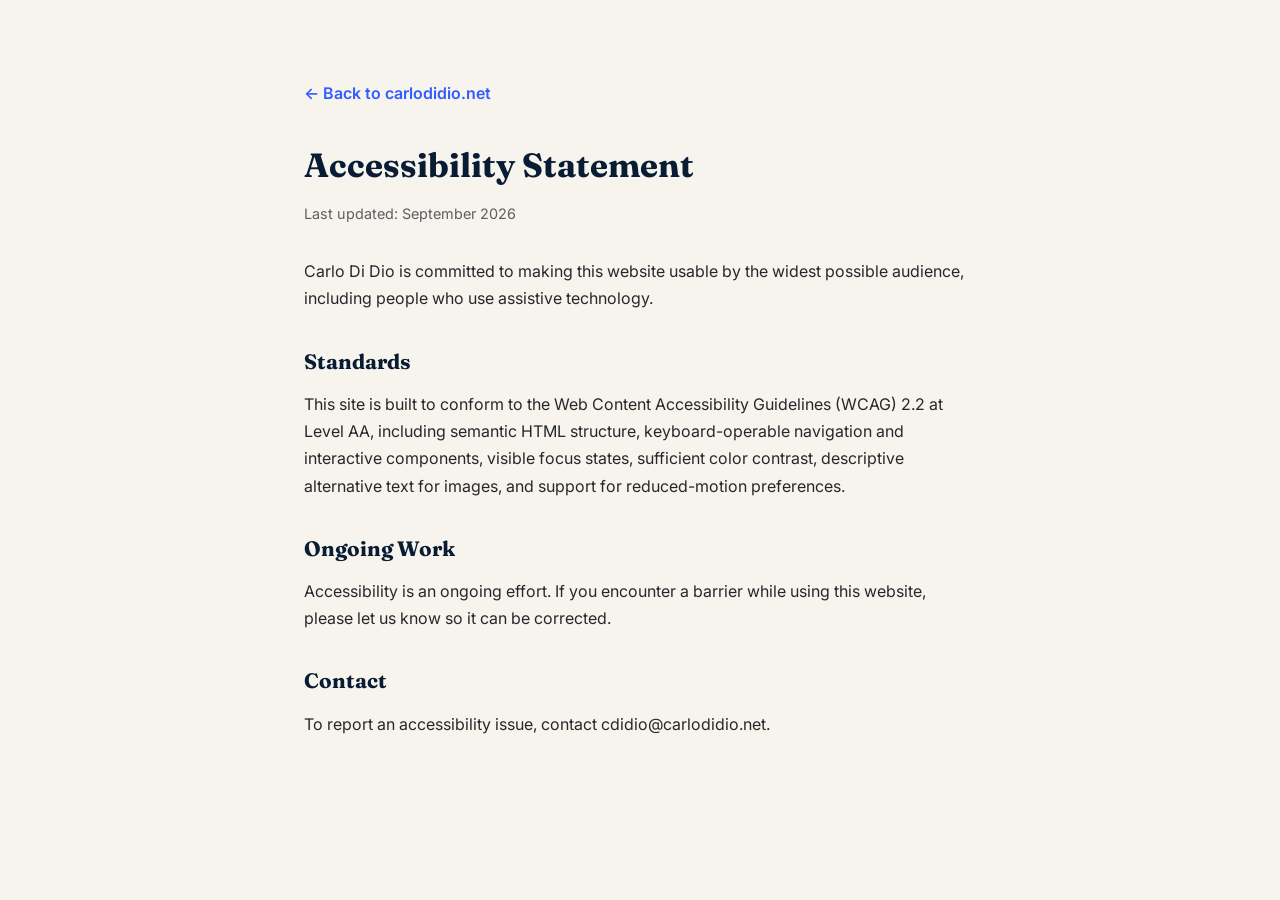
==== accessibility.html @ 070de4d6 "Build Carlo Di Dio advisory website Single-page site combining Carlo's personal narrative (former pr" ====
<!DOCTYPE html>
<html lang="en">
<head>
<meta charset="UTF-8">
<meta name="viewport" content="width=device-width, initial-scale=1.0">
<title>Accessibility Statement | Carlo Di Dio</title>
<meta name="description" content="Accessibility statement for carlodidio.net.">
<meta name="robots" content="noindex,follow">
<link rel="icon" href="/assets/img/favicon.ico" sizes="any">
<link rel="preconnect" href="https://fonts.googleapis.com">
<link rel="preconnect" href="https://fonts.gstatic.com" crossorigin>
<link href="https://fonts.googleapis.com/css2?family=Fraunces:ital,wght@0,400;0,600;0,700&family=Inter:wght@400;500;600;700&display=swap" rel="stylesheet">
<link rel="stylesheet" href="/assets/css/styles.css">
<style>
  .legal-page{max-width:720px;margin:0 auto;padding:5rem 1.5rem 6rem;}
  .legal-page h1{font-family:var(--font-serif);color:var(--navy);font-size:2.1rem;margin-bottom:.5rem;}
  .legal-page p{margin-bottom:1.1rem;color:var(--charcoal);line-height:1.7;}
  .legal-page h2{font-family:var(--font-serif);color:var(--navy);font-size:1.3rem;margin:2rem 0 .75rem;}
  .legal-page .back{display:inline-block;margin-bottom:2rem;color:var(--blue);font-weight:600;}
  .legal-page .updated{color:#5b5f63;font-size:.9rem;margin-bottom:2rem;}
</style>
</head>
<body>
<div class="legal-page">
  <a class="back" href="/#home">&larr; Back to carlodidio.net</a>
  <h1>Accessibility Statement</h1>
  <p class="updated">Last updated: September 2026</p>

  <p>Carlo Di Dio is committed to making this website usable by the widest possible audience, including people who use assistive technology.</p>

  <h2>Standards</h2>
  <p>This site is built to conform to the Web Content Accessibility Guidelines (WCAG) 2.2 at Level AA, including semantic HTML structure, keyboard-operable navigation and interactive components, visible focus states, sufficient color contrast, descriptive alternative text for images, and support for reduced-motion preferences.</p>

  <h2>Ongoing Work</h2>
  <p>Accessibility is an ongoing effort. If you encounter a barrier while using this website, please let us know so it can be corrected.</p>

  <h2>Contact</h2>
  <p>To report an accessibility issue, contact <a href="mailto:cdidio@carlodidio.net">cdidio@carlodidio.net</a>.</p>
</div>
</body>
</html>
---- assets/css/styles.css ----
/* =========================================================
   Carlo Di Dio — Performing Arts Strategy & Enterprise Transformation
   Design system: deep navy, warm ivory, refined gold, charcoal.
   ========================================================= */

:root{
  --navy:#081C33;
  --midnight:#102A43;
  --ivory:#F7F4EE;
  --gold:#C2A15A;
  --gold-deep:#A8863F;
  --gold-ink:#7A5D1E; /* AA-compliant gold for small text on light backgrounds */
  --charcoal:#25282B;
  --stone:#E8E3DA;
  --white:#FFFFFF;
  --blue:#315CFF;

  --font-serif: 'Fraunces', 'Iowan Old Style', 'Georgia', serif;
  --font-sans: 'Inter', -apple-system, BlinkMacSystemFont, 'Segoe UI', sans-serif;

  --container-w: 1200px;
  --container-narrow: 780px;

  --space-1: 0.5rem;
  --space-2: 1rem;
  --space-3: 1.5rem;
  --space-4: 2.5rem;
  --space-5: 4rem;
  --space-6: 6rem;
  --space-7: 9rem;

  --radius: 3px;
  --transition: 320ms cubic-bezier(.22,.61,.36,1);
}

/* ---------- Reset ---------- */
*,*::before,*::after{box-sizing:border-box;}
html{scroll-behavior:smooth;-webkit-text-size-adjust:100%;}
body{margin:0;background:var(--ivory);color:var(--charcoal);font-family:var(--font-sans);font-size:1rem;line-height:1.65;-webkit-font-smoothing:antialiased;}
img{max-width:100%;display:block;height:auto;}
a{color:inherit;text-decoration:none;}
ul,ol{margin:0;padding:0;list-style:none;}
h1,h2,h3,h4,p,blockquote,figure{margin:0;}
button{font:inherit;color:inherit;background:none;border:0;cursor:pointer;}
input,select,textarea{font:inherit;color:inherit;}
svg{display:block;}

@media (prefers-reduced-motion: reduce){
  html{scroll-behavior:auto;}
  *,*::before,*::after{animation-duration:0.001ms !important;animation-iteration-count:1 !important;transition-duration:0.001ms !important;scroll-behavior:auto !important;}
}

/* ---------- Focus ---------- */
a:focus-visible,button:focus-visible,input:focus-visible,select:focus-visible,textarea:focus-visible,summary:focus-visible{
  outline:3px solid var(--blue);
  outline-offset:3px;
  border-radius:2px;
}

.skip-link{
  position:absolute;left:-9999px;top:0;background:var(--navy);color:var(--white);
  padding:.75rem 1.25rem;z-index:200;font-weight:600;
}
.skip-link:focus{left:1rem;top:1rem;}

/* ---------- Layout helpers ---------- */
.container{max-width:var(--container-w);margin:0 auto;padding:0 1.5rem;}
.container--narrow{max-width:var(--container-narrow);}
@media (min-width:900px){.container{padding:0 3rem;}}

.section{padding:var(--space-6) 0;}
.section--ivory{background:var(--ivory);}
.section--stone{background:var(--stone);}
.section--navy{background:var(--navy);color:var(--ivory);}
.section--navy-soft{background:var(--midnight);color:var(--ivory);}

.eyebrow{
  font-family:var(--font-sans);font-weight:600;font-size:.8rem;letter-spacing:.14em;text-transform:uppercase;
  color:var(--gold-ink);margin:0 0 1rem;
}
.eyebrow--light{color:var(--gold);}

.section__headline{
  font-family:var(--font-serif);font-weight:600;font-size:clamp(1.9rem,3.6vw,2.85rem);line-height:1.15;
  max-width:820px;margin:0 0 1.75rem;color:var(--navy);
}
.section__headline--light{color:var(--white);}

.lede{font-size:1.1rem;line-height:1.7;color:var(--charcoal);max-width:640px;margin:0 0 1rem;}
.lede--light{color:#D7DEE7;}
.lede-grid{display:grid;gap:1.5rem;margin-bottom:2.5rem;}
@media (min-width:800px){.lede-grid{grid-template-columns:1fr 1fr;}}

.section__conclusion{
  font-family:var(--font-serif);font-size:1.4rem;font-style:italic;color:var(--navy);max-width:680px;
  margin-top:var(--space-4);padding-top:1.75rem;border-top:1px solid var(--gold);
}
.section--navy .section__conclusion{color:var(--white);}

.section__cta{margin-top:var(--space-4);text-align:center;}

.accent{color:var(--gold);}

/* ---------- Buttons ---------- */
.btn{
  display:inline-flex;align-items:center;justify-content:center;gap:.5rem;
  padding:.9rem 1.7rem;font-weight:600;font-size:.95rem;border-radius:2px;
  transition:transform var(--transition),background var(--transition),color var(--transition),border-color var(--transition);
  white-space:nowrap;
}
.btn--gold{background:var(--gold);color:var(--navy);}
.btn--gold:hover{background:var(--gold-deep);transform:translateY(-1px);}
.btn--navy{background:var(--navy);color:var(--white);}
.btn--navy:hover{background:var(--midnight);transform:translateY(-1px);}
.btn--outline{border:1px solid var(--navy);color:var(--navy);}
.btn--outline:hover{background:var(--navy);color:var(--white);}
.btn--ghost-light{border:1px solid rgba(255,255,255,.55);color:var(--white);}
.btn--ghost-light:hover{background:rgba(255,255,255,.12);}
.btn--sm{padding:.6rem 1.25rem;font-size:.85rem;}
.btn--block{width:100%;white-space:normal;}

/* =========================================================
   Header / Nav
   ========================================================= */
.site-header{
  position:sticky;top:0;z-index:100;background:rgba(8,28,51,.92);backdrop-filter:blur(10px);
  border-bottom:1px solid rgba(194,161,90,.25);
}
.nav{
  max-width:var(--container-w);margin:0 auto;display:flex;align-items:center;gap:1.5rem;
  padding:0.85rem 1.5rem;
}
@media (min-width:900px){.nav{padding:0.85rem 3rem;}}
.nav__brand{display:flex;align-items:center;gap:.6rem;margin-right:auto;color:var(--white);}
.nav__mark{width:34px;height:auto;}
.nav__wordmark{font-family:var(--font-serif);font-weight:600;font-size:1.05rem;letter-spacing:.01em;}
.nav__links{display:none;gap:1.9rem;align-items:center;}
.nav__links a{color:#D7DEE7;font-size:.92rem;font-weight:500;padding:.4rem 0;position:relative;}
.nav__links a::after{
  content:"";position:absolute;left:0;bottom:-2px;width:0;height:1px;background:var(--gold);transition:width var(--transition);
}
.nav__links a:hover::after,.nav__links a.is-active::after{width:100%;}
.nav__links a.is-active{color:var(--white);}
.nav__cta{display:none;}
.nav__toggle{
  display:flex;flex-direction:column;justify-content:center;gap:5px;width:34px;height:34px;
}
.nav__toggle span{display:block;width:100%;height:2px;background:var(--white);transition:transform var(--transition),opacity var(--transition);}
.nav__toggle[aria-expanded="true"] span:nth-child(1){transform:translateY(7px) rotate(45deg);}
.nav__toggle[aria-expanded="true"] span:nth-child(2){opacity:0;}
.nav__toggle[aria-expanded="true"] span:nth-child(3){transform:translateY(-7px) rotate(-45deg);}

@media (min-width:960px){
  .nav__links{display:flex;}
  .nav__cta{display:inline-flex;}
  .nav__toggle{display:none;}
}

.mobile-menu{
  background:var(--navy);border-top:1px solid rgba(194,161,90,.25);padding:1.5rem;
}
.mobile-menu ul{display:flex;flex-direction:column;gap:.25rem;margin-bottom:1.5rem;}
.mobile-menu a{display:block;padding:.85rem .25rem;color:var(--white);font-size:1.05rem;border-bottom:1px solid rgba(255,255,255,.08);}
@media (min-width:960px){.mobile-menu{display:none !important;}}

/* =========================================================
   Hero
   ========================================================= */
.hero{position:relative;background:var(--navy);overflow:hidden;}
.hero__grid{
  display:grid;grid-template-columns:1fr;min-height:calc(100vh - 66px);
}
@media (min-width:960px){
  .hero__grid{grid-template-columns:1.05fr 0.95fr;min-height:calc(100vh - 74px);}
}
.hero__copy{
  display:flex;flex-direction:column;justify-content:center;gap:1.4rem;
  padding:3.5rem 1.5rem 3rem;color:var(--white);order:2;
}
@media (min-width:960px){.hero__copy{padding:0 4rem;order:1;}}
.hero__headline{
  font-family:var(--font-serif);font-weight:600;font-size:clamp(2.3rem,5.4vw,3.6rem);line-height:1.1;
  max-width:640px;
}
.hero__sub{font-size:1.15rem;color:#D7DEE7;max-width:520px;line-height:1.7;}
.hero__philosophy{font-family:var(--font-serif);font-style:italic;font-size:1.15rem;color:var(--gold);}
.hero__actions{display:flex;flex-wrap:wrap;gap:1rem;margin-top:.5rem;}
.hero__media{position:relative;order:1;min-height:46vh;}
@media (min-width:960px){.hero__media{order:2;min-height:auto;}}
.hero__media picture,.hero__media img{width:100%;height:100%;object-fit:cover;position:absolute;inset:0;}
.hero__media-overlay{
  position:absolute;inset:0;
  background:linear-gradient(180deg,rgba(8,28,51,.05) 0%, rgba(8,28,51,.55) 100%);
}
@media (min-width:960px){
  .hero__media-overlay{background:linear-gradient(90deg,rgba(8,28,51,.85) 0%, rgba(8,28,51,.05) 28%, rgba(8,28,51,0) 55%);}
}

.scroll-indicator{
  position:absolute;left:50%;bottom:1.75rem;transform:translateX(-50%);width:26px;height:42px;
  border:1px solid rgba(255,255,255,.55);border-radius:20px;display:none;
}
.scroll-indicator span{
  position:absolute;top:7px;left:50%;transform:translateX(-50%);width:4px;height:8px;border-radius:3px;background:var(--gold);
  animation:scrollDot 1.8s ease-in-out infinite;
}
@keyframes scrollDot{0%{opacity:1;top:7px;}70%{opacity:0;top:22px;}100%{opacity:0;top:22px;}}
@media (min-width:640px){.scroll-indicator{display:block;}}

/* =========================================================
   Opportunity — principles
   ========================================================= */
.principles{display:grid;gap:1.75rem;grid-template-columns:1fr;margin-top:1rem;}
@media (min-width:700px){.principles{grid-template-columns:repeat(2,1fr);}}
@media (min-width:1100px){.principles{grid-template-columns:repeat(4,1fr);}}
.principle{
  padding-top:1.5rem;border-top:2px solid var(--gold);
}
.principle__index{font-family:var(--font-serif);font-size:.95rem;color:var(--gold-ink);font-weight:600;letter-spacing:.05em;}
.principle h3{font-family:var(--font-serif);font-size:1.3rem;margin:.6rem 0 .6rem;color:var(--navy);}
.principle p{color:var(--charcoal);font-size:.98rem;line-height:1.6;}

/* =========================================================
   Performing Arts Enterprise Model (PEM)
   ========================================================= */
.pem{margin-top:3rem;}
.pem__diagram{
  position:relative;max-width:560px;margin:0 auto 2.5rem;aspect-ratio:1/1;
}
.pem__lines{position:absolute;inset:0;width:100%;height:100%;}
.pem__line{stroke:rgba(194,161,90,.45);stroke-width:1.5;transition:stroke var(--transition);}
.pem__line.is-active{stroke:var(--gold);stroke-width:2;}

.pem__node{
  position:absolute;display:flex;flex-direction:column;align-items:center;justify-content:center;
  text-align:center;gap:.35rem;border-radius:50%;border:1px solid rgba(194,161,90,.4);
  background:rgba(16,42,67,.7);color:var(--ivory);
  width:128px;height:128px;padding:.75rem;transition:transform var(--transition),background var(--transition),border-color var(--transition);
}
.pem__node:hover,.pem__node:focus-visible{border-color:var(--gold);transform:translate(-50%,-50%) scale(1.05);}
.pem__node.is-active{background:var(--gold);color:var(--navy);border-color:var(--gold);}
.pem__node-index{font-size:.68rem;letter-spacing:.08em;text-transform:uppercase;opacity:.85;}
.pem__node-label{font-family:var(--font-serif);font-size:.9rem;font-weight:600;line-height:1.2;}

.pem__node--mission{
  width:150px;height:150px;top:50%;left:50%;transform:translate(-50%,-50%);z-index:2;
  background:var(--gold);color:var(--navy);border-color:var(--gold);
}
.pem__node--mission .pem__node-label{font-size:.95rem;}
.pem__node--n1{top:15%;left:50%;transform:translate(-50%,-50%);}
.pem__node--n2{top:50%;left:85%;transform:translate(-50%,-50%);}
.pem__node--n3{top:85%;left:50%;transform:translate(-50%,-50%);}
.pem__node--n4{top:50%;left:15%;transform:translate(-50%,-50%);}

@media (max-width:640px){
  .pem__diagram{
    aspect-ratio:auto;max-width:100%;display:grid;gap:.75rem;
  }
  .pem__lines{display:none;}
  .pem__node{
    position:static;width:100%;height:auto;flex-direction:row;justify-content:flex-start;
    text-align:left;border-radius:4px;padding:1.1rem 1.25rem;transform:none !important;
  }
  .pem__node:hover,.pem__node:focus-visible{transform:none !important;}
  .pem__node-index{min-width:2.6rem;}
  .pem__node--mission{width:100%;height:auto;}
}

.pem__panel{
  max-width:640px;margin:0 auto;min-height:110px;position:relative;
}
.pem__panel-item{
  display:none;text-align:center;
}
.pem__panel-item.is-visible{display:block;}
.pem__panel-item h3{font-family:var(--font-serif);color:var(--gold);font-size:1.4rem;margin-bottom:.6rem;}
.pem__panel-item p{color:#D7DEE7;font-size:1.05rem;}

.equation{
  margin-top:var(--space-5);text-align:center;border-top:1px solid rgba(194,161,90,.3);padding-top:var(--space-4);
}
.equation__formula{
  font-family:var(--font-serif);font-size:clamp(1.1rem,3vw,1.7rem);color:var(--white);font-weight:600;
  display:flex;flex-wrap:wrap;justify-content:center;gap:.5rem;margin-bottom:1rem;
}
.equation__formula span{color:var(--gold);}
.equation__note{color:#B9C2CE;max-width:640px;margin:0 auto;}

/* =========================================================
   Relationship Lifecycle journey
   ========================================================= */
.journey{
  display:flex;flex-direction:column;gap:0;margin-top:2.5rem;
}
.journey__stage{
  position:relative;padding:1.1rem 0 1.1rem 2.2rem;border-left:2px solid var(--gold);
}
.journey__stage::before{
  content:"";position:absolute;left:-6px;top:1.35rem;width:11px;height:11px;border-radius:50%;background:var(--gold);
}
.journey__label{display:block;font-family:var(--font-serif);font-weight:600;font-size:1.15rem;color:var(--navy);}
.journey__caption{display:block;font-size:.88rem;color:#5b5f63;margin-top:.15rem;}
.journey__note{margin-top:2rem;font-style:italic;color:#5b5f63;max-width:640px;}

@media (min-width:900px){
  .journey{flex-direction:row;border-left:0;border-top:2px solid var(--gold);padding-top:0;flex-wrap:wrap;}
  .journey__stage{
    flex:1 1 0;padding:2.2rem .75rem 0;border-left:0;border-top:none;text-align:center;min-width:110px;
  }
  .journey__stage::before{left:50%;top:-6px;transform:translateX(-50%);}
}

/* =========================================================
   Services — tabs
   ========================================================= */
.tabs{margin-top:2.5rem;}
.tabs__list{
  display:flex;flex-direction:column;gap:.25rem;margin-bottom:2rem;border-bottom:1px solid var(--stone);
}
@media (min-width:900px){.tabs__list{flex-direction:row;gap:0;}}
.tabs__tab{
  text-align:left;padding:1rem 1.25rem;font-weight:600;font-size:.95rem;color:var(--charcoal);
  border-bottom:3px solid transparent;flex:1 1 0;display:flex;align-items:baseline;gap:.6rem;
  transition:color var(--transition),border-color var(--transition),background var(--transition);
}
.tabs__tab:hover{background:var(--stone);}
.tabs__tab.is-active{color:var(--navy);border-bottom-color:var(--gold);background:var(--stone);}
.tabs__num{font-family:var(--font-serif);color:var(--gold-ink);font-size:.85rem;}

.tabs__panel h3{font-family:var(--font-serif);font-size:1.7rem;color:var(--navy);margin-bottom:.6rem;}
.tabs__intro{font-size:1.05rem;color:var(--charcoal);margin-bottom:1.5rem;max-width:620px;}
.tabs__cols{display:grid;gap:.4rem 2.5rem;margin-bottom:1.5rem;}
@media (min-width:700px){.tabs__cols{grid-template-columns:1fr 1fr;}}
.tabs__cols ul{display:grid;gap:.55rem;}
.tabs__cols li{
  position:relative;padding-left:1.2rem;color:var(--charcoal);font-size:.97rem;line-height:1.5;
}
.tabs__cols li::before{content:"";position:absolute;left:0;top:.55em;width:6px;height:6px;background:var(--gold);border-radius:50%;}
.tabs__question{font-family:var(--font-serif);font-size:1.15rem;color:var(--navy);margin-bottom:1.5rem;}
.tabs__question em{color:var(--gold-ink);}

/* =========================================================
   Engagement cards
   ========================================================= */
.engagement-grid{display:grid;gap:1.75rem;margin-top:2.5rem;grid-template-columns:1fr;}
@media (min-width:720px){.engagement-grid{grid-template-columns:repeat(2,1fr);}}
@media (min-width:1100px){.engagement-grid{grid-template-columns:repeat(3,1fr);}}
.engagement-card{
  background:var(--white);padding:2rem 1.75rem;border-top:3px solid var(--navy);
  display:flex;flex-direction:column;gap:.6rem;transition:transform var(--transition),box-shadow var(--transition);
}
.engagement-card:hover{transform:translateY(-4px);box-shadow:0 18px 40px -20px rgba(8,28,51,.35);}
.engagement-card h3{font-family:var(--font-serif);font-size:1.25rem;color:var(--navy);}
.engagement-card__duration{font-size:.78rem;letter-spacing:.08em;text-transform:uppercase;color:var(--gold-ink);font-weight:600;}
.engagement-card p{font-size:.95rem;color:var(--charcoal);}
.engagement-card ul{margin-top:.4rem;display:grid;gap:.4rem;}
.engagement-card li{position:relative;padding-left:1.1rem;font-size:.88rem;color:#4b4f52;}
.engagement-card li::before{content:"—";position:absolute;left:0;color:var(--gold-ink);}

/* =========================================================
   Process timeline
   ========================================================= */
.process{
  display:flex;flex-direction:column;gap:2rem;margin-top:2.5rem;counter-reset:step;
}
@media (min-width:900px){
  .process{flex-direction:row;gap:1.5rem;}
}
.process__step{flex:1 1 0;position:relative;padding-top:1.5rem;border-top:2px solid var(--stone);}
.process__num{
  font-family:var(--font-serif);font-size:1.6rem;color:var(--gold-deep);font-weight:600;display:block;margin-bottom:.5rem;
}
.process__step h3{font-family:var(--font-serif);font-size:1.25rem;color:var(--navy);margin-bottom:.5rem;}
.process__step p{font-size:.95rem;color:var(--charcoal);}

/* =========================================================
   About
   ========================================================= */
.about__grid{display:grid;gap:2.5rem;grid-template-columns:1fr;align-items:start;}
@media (min-width:960px){.about__grid{grid-template-columns:0.85fr 1.15fr;gap:4rem;}}
.about__media img{border-radius:2px;}
.pull-quote{
  font-family:var(--font-serif);font-style:italic;font-size:1.5rem;line-height:1.4;color:var(--gold);
  border-left:2px solid var(--gold);padding-left:1.5rem;margin:2rem 0;
}
.bio-expand{margin-top:1.5rem;border-top:1px solid rgba(255,255,255,.15);padding-top:1.25rem;}
.bio-expand summary{
  cursor:pointer;font-weight:600;color:var(--gold);list-style:none;display:flex;align-items:center;gap:.5rem;
}
.bio-expand summary::-webkit-details-marker{display:none;}
.bio-expand summary::after{content:"+";font-size:1.2rem;margin-left:.25rem;}
.bio-expand[open] summary::after{content:"–";}
.bio-expand__body{padding-top:1.25rem;color:#D7DEE7;}
.bio-expand__body h3{font-family:var(--font-serif);color:var(--white);font-size:1.1rem;margin:1.25rem 0 .5rem;}
.bio-expand__body h3:first-child{margin-top:0;}
.bio-expand__body p{font-size:.97rem;line-height:1.7;margin-bottom:.5rem;}

/* =========================================================
   Impact
   ========================================================= */
.impact-header{display:grid;gap:2rem;grid-template-columns:1fr;align-items:end;margin-bottom:1rem;}
@media (min-width:800px){.impact-header{grid-template-columns:1.4fr 0.6fr;}}
.impact-media{max-width:220px;margin:0;}
@media (min-width:800px){.impact-media{margin-left:auto;}}
.impact-media img{border-radius:2px;}
.impact-media figcaption{font-size:.82rem;color:#5b5f63;margin-top:.6rem;font-style:italic;}

.impact-grid{display:grid;gap:2.5rem;grid-template-columns:1fr;margin-top:1rem;}
@media (min-width:700px){.impact-grid{grid-template-columns:repeat(2,1fr);}}
@media (min-width:1100px){.impact-grid{grid-template-columns:repeat(4,1fr);}}
.impact-col{border-top:2px solid var(--navy);padding-top:1.5rem;}
.impact-col h3{font-family:var(--font-serif);font-size:1.2rem;color:var(--navy);margin-bottom:.5rem;}
.impact-col__intro{font-size:.92rem;color:#5b5f63;margin-bottom:1rem;}
.impact-col ul{display:grid;gap:.65rem;}
.impact-col li{position:relative;padding-left:1.1rem;font-size:.9rem;color:var(--charcoal);line-height:1.5;}
.impact-col li::before{content:"";position:absolute;left:0;top:.5em;width:5px;height:5px;background:var(--gold-deep);border-radius:50%;}

/* =========================================================
   Media grid
   ========================================================= */
.media-grid{display:grid;gap:1.5rem;margin-top:2.5rem;grid-template-columns:1fr;}
@media (min-width:700px){.media-grid{grid-template-columns:repeat(2,1fr);}}
@media (min-width:1100px){.media-grid{grid-template-columns:repeat(4,1fr);}}
.media-card{
  background:var(--white);padding:1.75rem 1.5rem;display:flex;flex-direction:column;gap:.5rem;
  border-bottom:3px solid transparent;transition:border-color var(--transition),transform var(--transition);
}
.media-card:hover{border-color:var(--gold);transform:translateY(-3px);}
.media-card__pub{font-size:.75rem;letter-spacing:.08em;text-transform:uppercase;color:var(--gold-ink);font-weight:700;}
.media-card h3{font-family:var(--font-serif);font-size:1.1rem;color:var(--navy);line-height:1.3;}
.media-card p{font-size:.87rem;color:#5b5f63;flex-grow:1;}
.media-card__link{font-size:.85rem;font-weight:600;color:var(--blue);}

/* =========================================================
   FAQ
   ========================================================= */
.faq-list{display:flex;flex-direction:column;gap:.75rem;margin-top:2rem;}
.faq-item{
  background:var(--white);border:1px solid var(--stone);padding:0 1.5rem;border-radius:2px;
}
.faq-item summary{
  cursor:pointer;list-style:none;padding:1.25rem 0;font-weight:600;color:var(--navy);
  display:flex;justify-content:space-between;align-items:center;gap:1rem;font-size:1.02rem;
}
.faq-item summary::-webkit-details-marker{display:none;}
.faq-item summary::after{content:"+";font-size:1.3rem;color:var(--gold-ink);flex-shrink:0;}
.faq-item[open] summary::after{content:"–";}
.faq-item div{padding-bottom:1.5rem;color:var(--charcoal);max-width:680px;}

/* =========================================================
   Final CTA
   ========================================================= */
.cta-final{position:relative;background:var(--navy);color:var(--white);padding:var(--space-6) 0;overflow:hidden;}
.cta-final__media{
  position:absolute;inset:0;background-image:url('/assets/img/carlo-about.jpg');background-size:cover;background-position:center 20%;
  opacity:.22;filter:grayscale(15%);
}
.cta-final::after{
  content:"";position:absolute;inset:0;background:linear-gradient(180deg,rgba(8,28,51,.75),rgba(8,28,51,.96));
}
.cta-final__content{position:relative;z-index:1;text-align:center;max-width:760px;}
.cta-final__content h2{font-family:var(--font-serif);font-weight:600;font-size:clamp(1.9rem,4vw,2.7rem);line-height:1.2;margin-bottom:1.25rem;}
.cta-final__content p{font-size:1.1rem;color:#D7DEE7;margin-bottom:2rem;}
.cta-final__actions{display:flex;flex-wrap:wrap;gap:1rem;justify-content:center;}

/* =========================================================
   Contact
   ========================================================= */
.contact-grid{display:grid;gap:3rem;grid-template-columns:1fr;margin-top:2.5rem;}
@media (min-width:900px){.contact-grid{grid-template-columns:1.4fr 1fr;}}
.form-row{margin-bottom:1.25rem;display:flex;flex-direction:column;gap:.4rem;}
.form-row--half{display:grid;gap:1rem;grid-template-columns:1fr;}
@media (min-width:520px){.form-row--half{grid-template-columns:1fr 1fr;}}
.form-row--half > div{display:flex;flex-direction:column;gap:.4rem;}
label{font-size:.85rem;font-weight:600;color:var(--navy);}
input,select,textarea{
  padding:.75rem .9rem;border:1px solid #C9C3B6;background:var(--white);border-radius:2px;font-size:.97rem;color:var(--charcoal);
}
input:focus,select:focus,textarea:focus{border-color:var(--blue);}
.form-hp{position:absolute;left:-9999px;width:1px;height:1px;overflow:hidden;}
.form-status{min-height:1.4em;font-weight:600;color:var(--navy);margin-top:.75rem;}
.form-status.is-error{color:#9B2C2C;}
.form-privacy{font-size:.82rem;color:#5b5f63;margin-top:1rem;}
.form-privacy a{color:var(--blue);text-decoration:underline;}

.contact-aside{background:var(--stone);padding:2rem;border-top:3px solid var(--gold);}
.contact-aside h3{font-family:var(--font-serif);font-size:1.1rem;color:var(--navy);margin:1.25rem 0 .4rem;}
.contact-aside h3:first-child{margin-top:0;}
.contact-aside p{font-size:.95rem;color:var(--charcoal);margin-bottom:.5rem;}
.contact-aside a{color:var(--blue);font-weight:600;}

/* =========================================================
   Footer
   ========================================================= */
.site-footer{background:var(--navy);color:#B9C2CE;padding:var(--space-5) 0 var(--space-3);}
.site-footer__grid{display:flex;flex-direction:column;gap:2.5rem;justify-content:space-between;padding-bottom:2.5rem;border-bottom:1px solid rgba(255,255,255,.1);}
@media (min-width:700px){.site-footer__grid{flex-direction:row;}}
.site-footer__mark{width:38px;margin-bottom:.75rem;}
.site-footer__wordmark{font-family:var(--font-serif);color:var(--white);font-size:1.15rem;font-weight:600;}
.site-footer__tagline{font-size:.9rem;margin-top:.35rem;max-width:280px;}
.site-footer__links{display:flex;flex-direction:column;gap:.6rem;}
.site-footer__links a:hover{color:var(--gold);}
.site-footer__legal{padding-top:2rem;font-size:.82rem;line-height:1.6;display:flex;flex-direction:column;gap:.75rem;}

/* ---------- Reveal-on-scroll ---------- */
.reveal{opacity:0;transform:translateY(18px);transition:opacity .7s ease, transform .7s ease;}
.reveal.is-visible{opacity:1;transform:none;}
@media (prefers-reduced-motion: reduce){
  .reveal{opacity:1;transform:none;}
}
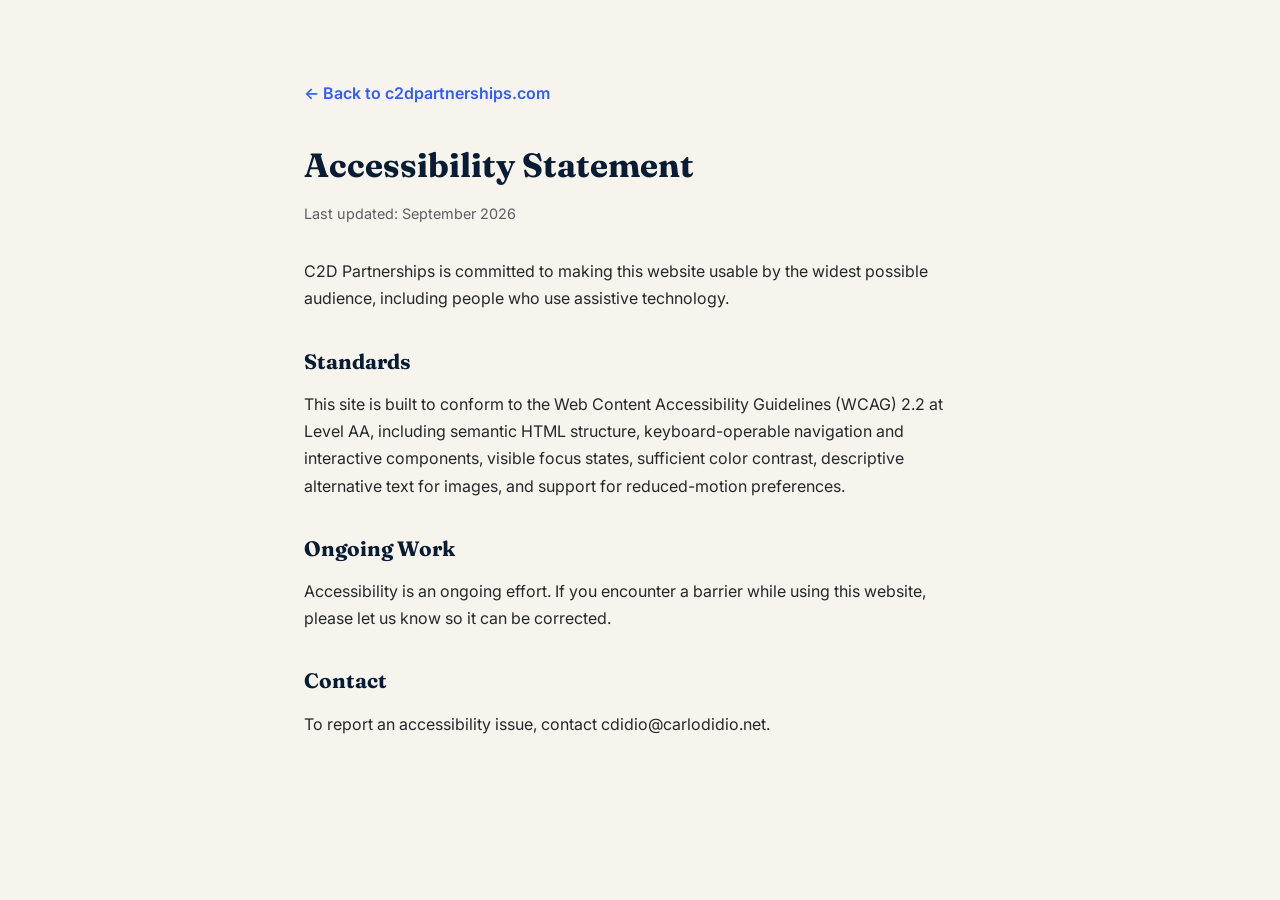
==== commit cc46b500: "Rebrand site as C2D Partnerships, add collaboration marquee and motion Repositions the site around t" ====
--- a/accessibility.html
+++ b/accessibility.html
@@ -3,8 +3,8 @@
 <head>
 <meta charset="UTF-8">
 <meta name="viewport" content="width=device-width, initial-scale=1.0">
-<title>Accessibility Statement | Carlo Di Dio</title>
-<meta name="description" content="Accessibility statement for carlodidio.net.">
+<title>Accessibility Statement | C2D Partnerships</title>
+<meta name="description" content="Accessibility statement for c2dpartnerships.com.">
 <meta name="robots" content="noindex,follow">
 <link rel="icon" href="/assets/img/favicon.ico" sizes="any">
 <link rel="preconnect" href="https://fonts.googleapis.com">
@@ -22,11 +22,11 @@
 </head>
 <body>
 <div class="legal-page">
-  <a class="back" href="/#home">&larr; Back to carlodidio.net</a>
+  <a class="back" href="/#home">&larr; Back to c2dpartnerships.com</a>
   <h1>Accessibility Statement</h1>
   <p class="updated">Last updated: September 2026</p>
 
-  <p>Carlo Di Dio is committed to making this website usable by the widest possible audience, including people who use assistive technology.</p>
+  <p>C2D Partnerships is committed to making this website usable by the widest possible audience, including people who use assistive technology.</p>
 
   <h2>Standards</h2>
   <p>This site is built to conform to the Web Content Accessibility Guidelines (WCAG) 2.2 at Level AA, including semantic HTML structure, keyboard-operable navigation and interactive components, visible focus states, sufficient color contrast, descriptive alternative text for images, and support for reduced-motion preferences.</p>
--- a/assets/css/styles.css
+++ b/assets/css/styles.css
@@ -63,6 +63,11 @@
 }
 .skip-link:focus{left:1rem;top:1rem;}
 
+.sr-only{
+  position:absolute;width:1px;height:1px;padding:0;margin:-1px;overflow:hidden;
+  clip:rect(0,0,0,0);white-space:nowrap;border:0;
+}
+
 /* ---------- Layout helpers ---------- */
 .container{max-width:var(--container-w);margin:0 auto;padding:0 1.5rem;}
 .container--narrow{max-width:var(--container-narrow);}
@@ -134,6 +139,7 @@
 .nav__brand{display:flex;align-items:center;gap:.6rem;margin-right:auto;color:var(--white);}
 .nav__mark{width:34px;height:auto;}
 .nav__wordmark{font-family:var(--font-serif);font-weight:600;font-size:1.05rem;letter-spacing:.01em;}
+.nav__wordmark-sub{font-family:var(--font-sans);font-weight:500;font-size:.72em;letter-spacing:.06em;color:#B9C2CE;margin-left:.15em;}
 .nav__links{display:none;gap:1.9rem;align-items:center;}
 .nav__links a{color:#D7DEE7;font-size:.92rem;font-weight:500;padding:.4rem 0;position:relative;}
 .nav__links a::after{
@@ -166,35 +172,74 @@
 /* =========================================================
    Hero
    ========================================================= */
-.hero{position:relative;background:var(--navy);overflow:hidden;}
-.hero__grid{
-  display:grid;grid-template-columns:1fr;min-height:calc(100vh - 66px);
-}
-@media (min-width:960px){
-  .hero__grid{grid-template-columns:1.05fr 0.95fr;min-height:calc(100vh - 74px);}
-}
-.hero__copy{
-  display:flex;flex-direction:column;justify-content:center;gap:1.4rem;
-  padding:3.5rem 1.5rem 3rem;color:var(--white);order:2;
-}
-@media (min-width:960px){.hero__copy{padding:0 4rem;order:1;}}
+.hero{
+  position:relative;background:var(--navy);overflow:hidden;
+  min-height:calc(100vh - 66px);display:flex;align-items:center;justify-content:center;
+  padding:6rem 1.5rem 5rem;
+}
+@media (min-width:960px){.hero{min-height:calc(100vh - 74px);}}
+
+.hero__bg{position:absolute;inset:0;z-index:0;overflow:hidden;}
+.hero__bg::before{
+  content:"";position:absolute;inset:-20%;
+  background:radial-gradient(circle at 30% 30%, rgba(194,161,90,.10), transparent 55%),
+             radial-gradient(circle at 75% 70%, rgba(49,92,255,.08), transparent 50%);
+}
+.hero__mark{
+  position:absolute;top:50%;left:50%;width:min(1100px,150vw);height:auto;opacity:.16;
+  transform:translate(-50%,-50%) rotate(0deg);
+  animation:heroMarkDrift 40s linear infinite;
+}
+@keyframes heroMarkDrift{
+  0%{transform:translate(-50%,-50%) rotate(0deg);}
+  100%{transform:translate(-50%,-50%) rotate(360deg);}
+}
+@media (prefers-reduced-motion: reduce){.hero__mark{animation:none;}}
+
+.hero__content{position:relative;z-index:1;max-width:760px;text-align:center;color:var(--white);}
+.hero__brandline{
+  display:inline-flex;align-items:center;gap:.6rem;justify-content:center;margin:0 auto 1.5rem;
+}
+.hero__brandmark{width:26px;height:26px;border-radius:6px;animation:brandPulse 3.2s ease-in-out infinite;}
+@keyframes brandPulse{0%,100%{box-shadow:0 0 0 0 rgba(194,161,90,.4);}50%{box-shadow:0 0 0 6px rgba(194,161,90,0);}}
+@media (prefers-reduced-motion: reduce){.hero__brandmark{animation:none;}}
 .hero__headline{
-  font-family:var(--font-serif);font-weight:600;font-size:clamp(2.3rem,5.4vw,3.6rem);line-height:1.1;
-  max-width:640px;
-}
-.hero__sub{font-size:1.15rem;color:#D7DEE7;max-width:520px;line-height:1.7;}
-.hero__philosophy{font-family:var(--font-serif);font-style:italic;font-size:1.15rem;color:var(--gold);}
-.hero__actions{display:flex;flex-wrap:wrap;gap:1rem;margin-top:.5rem;}
-.hero__media{position:relative;order:1;min-height:46vh;}
-@media (min-width:960px){.hero__media{order:2;min-height:auto;}}
-.hero__media picture,.hero__media img{width:100%;height:100%;object-fit:cover;position:absolute;inset:0;}
-.hero__media-overlay{
-  position:absolute;inset:0;
-  background:linear-gradient(180deg,rgba(8,28,51,.05) 0%, rgba(8,28,51,.55) 100%);
-}
-@media (min-width:960px){
-  .hero__media-overlay{background:linear-gradient(90deg,rgba(8,28,51,.85) 0%, rgba(8,28,51,.05) 28%, rgba(8,28,51,0) 55%);}
-}
+  font-family:var(--font-serif);font-weight:600;font-size:clamp(2.3rem,5.4vw,3.7rem);line-height:1.12;
+  max-width:720px;margin:0 auto 1.4rem;
+}
+.hero__sub{font-size:1.15rem;color:#D7DEE7;max-width:560px;line-height:1.7;margin:0 auto 1.1rem;}
+.hero__philosophy{font-family:var(--font-serif);font-style:italic;font-size:1.15rem;color:var(--gold);margin-bottom:1.6rem;}
+.hero__actions{display:flex;flex-wrap:wrap;gap:1rem;justify-content:center;}
+
+/* =========================================================
+   Collaborations marquee
+   ========================================================= */
+.marquee-section{
+  background:var(--midnight);padding:2.75rem 0;overflow:hidden;border-top:1px solid rgba(194,161,90,.2);
+  border-bottom:1px solid rgba(194,161,90,.2);
+}
+.marquee-section__label{
+  text-align:center;color:var(--gold);font-size:.78rem;font-weight:600;letter-spacing:.12em;text-transform:uppercase;
+  margin-bottom:1.75rem;padding:0 1.5rem;
+}
+.marquee{position:relative;display:flex;width:100%;-webkit-mask-image:linear-gradient(90deg,transparent,#000 8%,#000 92%,transparent);mask-image:linear-gradient(90deg,transparent,#000 8%,#000 92%,transparent);}
+.marquee__track{
+  display:flex;align-items:center;gap:3.5rem;flex-shrink:0;padding:0 1.75rem;
+  animation:marqueeScroll 42s linear infinite;
+}
+.marquee:hover .marquee__track{animation-play-state:paused;}
+@keyframes marqueeScroll{from{transform:translateX(0);}to{transform:translateX(-100%);}}
+.marquee__logo{
+  height:34px;max-width:150px;object-fit:contain;filter:brightness(0) invert(1) opacity(.62);
+  transition:filter var(--transition);flex-shrink:0;
+}
+.marquee__logo:hover{filter:brightness(0) invert(1) opacity(1);}
+@media (min-width:700px){.marquee__logo{height:40px;max-width:170px;}}
+.marquee__logo--text{
+  height:auto;filter:none;color:#B9C2CE;font-family:var(--font-serif);font-weight:600;font-size:1.1rem;
+  white-space:nowrap;opacity:.8;
+}
+.marquee__logo--text:hover{opacity:1;color:var(--white);}
 
 .scroll-indicator{
   position:absolute;left:50%;bottom:1.75rem;transform:translateX(-50%);width:26px;height:42px;
@@ -319,12 +364,17 @@
 }
 @media (min-width:900px){.tabs__list{flex-direction:row;gap:0;}}
 .tabs__tab{
-  text-align:left;padding:1rem 1.25rem;font-weight:600;font-size:.95rem;color:var(--charcoal);
-  border-bottom:3px solid transparent;flex:1 1 0;display:flex;align-items:baseline;gap:.6rem;
-  transition:color var(--transition),border-color var(--transition),background var(--transition);
+  position:relative;text-align:left;padding:1rem 1.25rem;font-weight:600;font-size:.95rem;color:var(--charcoal);
+  flex:1 1 0;display:flex;align-items:baseline;gap:.6rem;
+  transition:color var(--transition),background var(--transition);
+}
+.tabs__tab::after{
+  content:"";position:absolute;left:0;bottom:-1px;width:100%;height:3px;background:var(--gold);
+  transform:scaleX(0);transform-origin:left;transition:transform .4s cubic-bezier(.22,.61,.36,1);
 }
 .tabs__tab:hover{background:var(--stone);}
-.tabs__tab.is-active{color:var(--navy);border-bottom-color:var(--gold);background:var(--stone);}
+.tabs__tab.is-active{color:var(--navy);background:var(--stone);}
+.tabs__tab.is-active::after{transform:scaleX(1);}
 .tabs__num{font-family:var(--font-serif);color:var(--gold-ink);font-size:.85rem;}
 
 .tabs__panel h3{font-family:var(--font-serif);font-size:1.7rem;color:var(--navy);margin-bottom:.6rem;}
@@ -378,7 +428,18 @@
    ========================================================= */
 .about__grid{display:grid;gap:2.5rem;grid-template-columns:1fr;align-items:start;}
 @media (min-width:960px){.about__grid{grid-template-columns:0.85fr 1.15fr;gap:4rem;}}
-.about__media img{border-radius:2px;}
+.about__media{position:relative;}
+.about__media img{border-radius:2px;transition:transform .6s cubic-bezier(.22,.61,.36,1);}
+.about__media picture{display:block;overflow:hidden;border-radius:2px;}
+.about__media picture:hover img{transform:scale(1.045);}
+.about__media-secondary{
+  display:block;width:58%;margin:-3rem 0 0 auto;position:relative;
+  border:6px solid var(--midnight);box-shadow:0 20px 40px -16px rgba(0,0,0,.5);
+}
+@media (min-width:960px){.about__media-secondary{width:62%;margin:-3.5rem -2rem 0 auto;}}
+.about__descriptor{
+  font-size:.85rem;font-weight:600;letter-spacing:.08em;text-transform:uppercase;color:var(--gold);margin-bottom:1.25rem;
+}
 .pull-quote{
   font-family:var(--font-serif);font-style:italic;font-size:1.5rem;line-height:1.4;color:var(--gold);
   border-left:2px solid var(--gold);padding-left:1.5rem;margin:2rem 0;
@@ -388,8 +449,11 @@
   cursor:pointer;font-weight:600;color:var(--gold);list-style:none;display:flex;align-items:center;gap:.5rem;
 }
 .bio-expand summary::-webkit-details-marker{display:none;}
-.bio-expand summary::after{content:"+";font-size:1.2rem;margin-left:.25rem;}
-.bio-expand[open] summary::after{content:"–";}
+.bio-expand summary::after{
+  content:"+";font-size:1.2rem;margin-left:.25rem;display:inline-block;
+  transition:transform .35s cubic-bezier(.22,.61,.36,1);
+}
+.bio-expand[open] summary::after{transform:rotate(45deg);}
 .bio-expand__body{padding-top:1.25rem;color:#D7DEE7;}
 .bio-expand__body h3{font-family:var(--font-serif);color:var(--white);font-size:1.1rem;margin:1.25rem 0 .5rem;}
 .bio-expand__body h3:first-child{margin-top:0;}
@@ -443,18 +507,23 @@
   display:flex;justify-content:space-between;align-items:center;gap:1rem;font-size:1.02rem;
 }
 .faq-item summary::-webkit-details-marker{display:none;}
-.faq-item summary::after{content:"+";font-size:1.3rem;color:var(--gold-ink);flex-shrink:0;}
-.faq-item[open] summary::after{content:"–";}
+.faq-item summary::after{
+  content:"+";font-size:1.3rem;color:var(--gold-ink);flex-shrink:0;display:inline-block;
+  transition:transform .35s cubic-bezier(.22,.61,.36,1);
+}
+.faq-item[open] summary::after{transform:rotate(45deg);}
 .faq-item div{padding-bottom:1.5rem;color:var(--charcoal);max-width:680px;}
 
 /* =========================================================
    Final CTA
    ========================================================= */
 .cta-final{position:relative;background:var(--navy);color:var(--white);padding:var(--space-6) 0;overflow:hidden;}
-.cta-final__media{
-  position:absolute;inset:0;background-image:url('/assets/img/carlo-about.jpg');background-size:cover;background-position:center 20%;
-  opacity:.22;filter:grayscale(15%);
-}
+.cta-final__media{position:absolute;inset:0;overflow:hidden;}
+.cta-final__mark{
+  position:absolute;top:50%;left:50%;width:min(1000px,145vw);height:auto;opacity:.14;
+  transform:translate(-50%,-50%) rotate(0deg);animation:heroMarkDrift 50s linear infinite;
+}
+@media (prefers-reduced-motion: reduce){.cta-final__mark{animation:none;}}
 .cta-final::after{
   content:"";position:absolute;inset:0;background:linear-gradient(180deg,rgba(8,28,51,.75),rgba(8,28,51,.96));
 }
@@ -484,6 +553,7 @@
 .form-privacy a{color:var(--blue);text-decoration:underline;}
 
 .contact-aside{background:var(--stone);padding:2rem;border-top:3px solid var(--gold);}
+.contact-aside__founder{font-style:italic;color:var(--navy) !important;margin-bottom:1.25rem !important;}
 .contact-aside h3{font-family:var(--font-serif);font-size:1.1rem;color:var(--navy);margin:1.25rem 0 .4rem;}
 .contact-aside h3:first-child{margin-top:0;}
 .contact-aside p{font-size:.95rem;color:var(--charcoal);margin-bottom:.5rem;}
